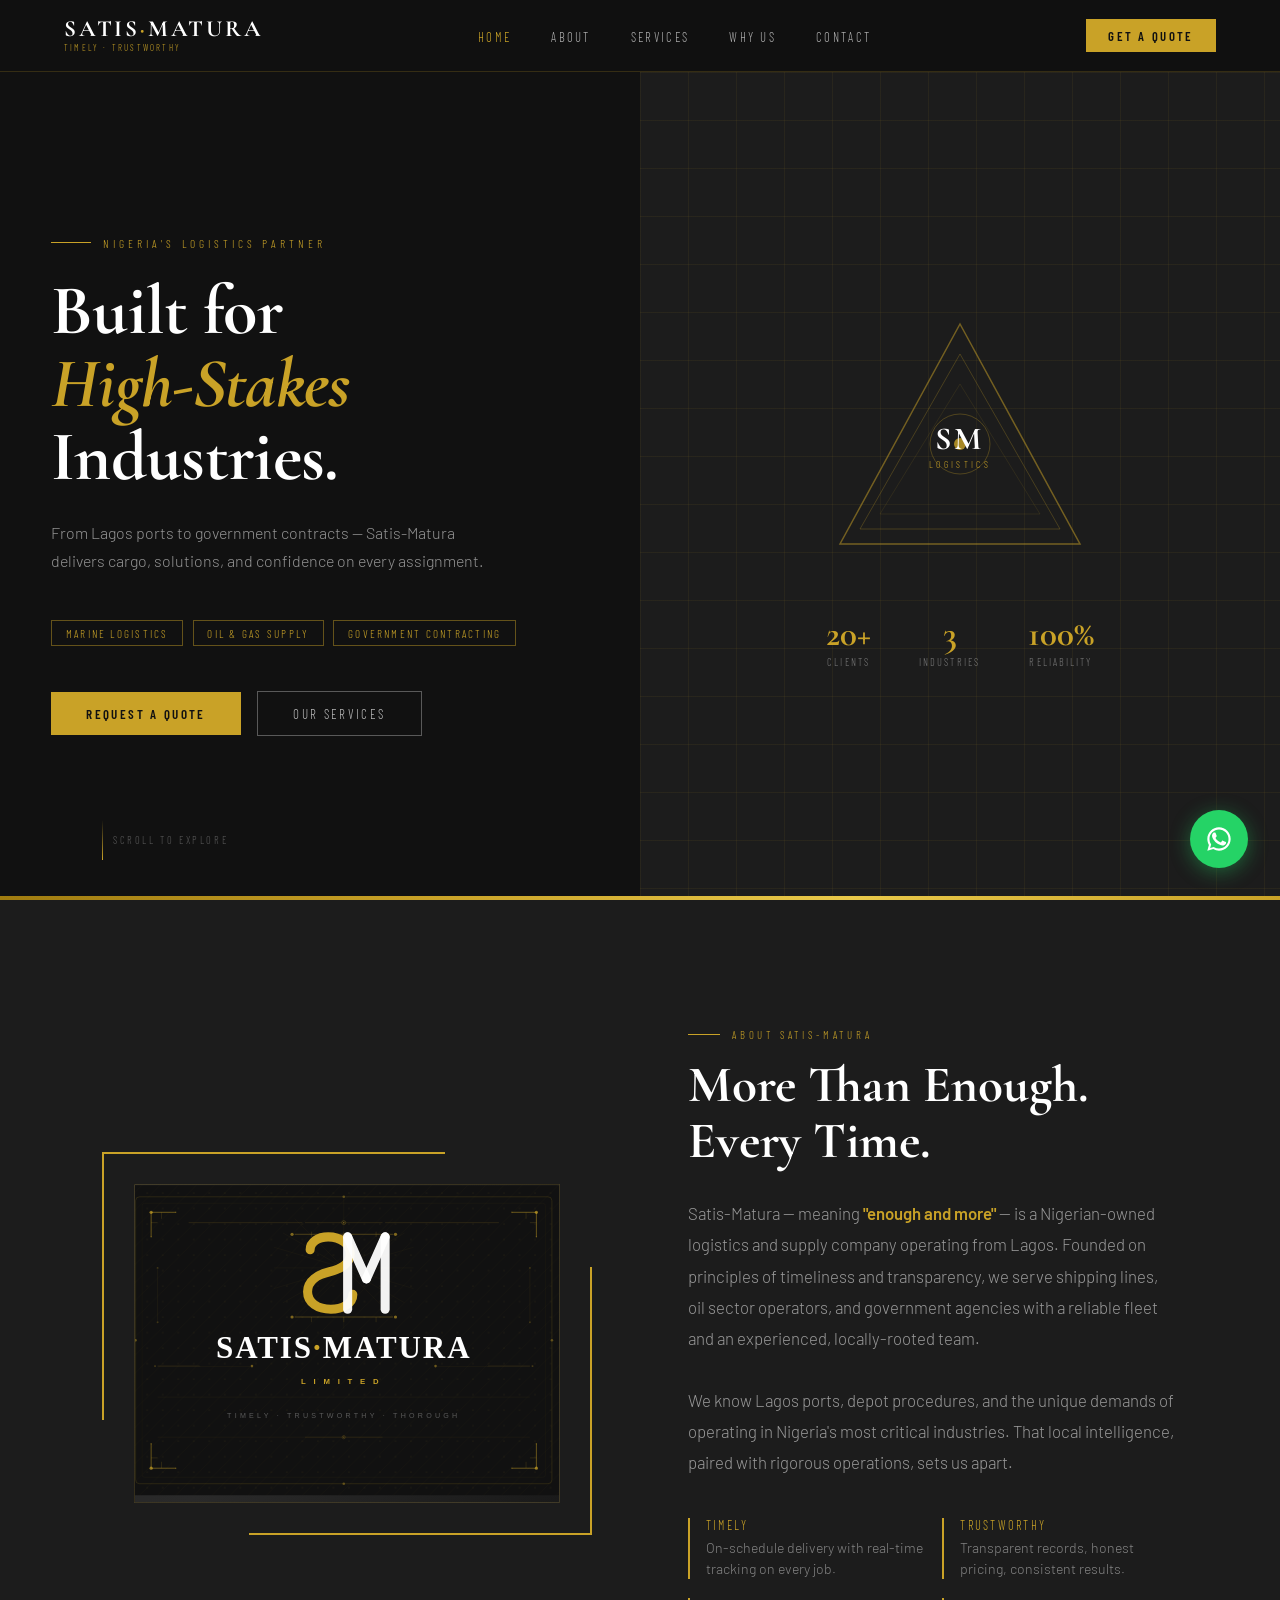
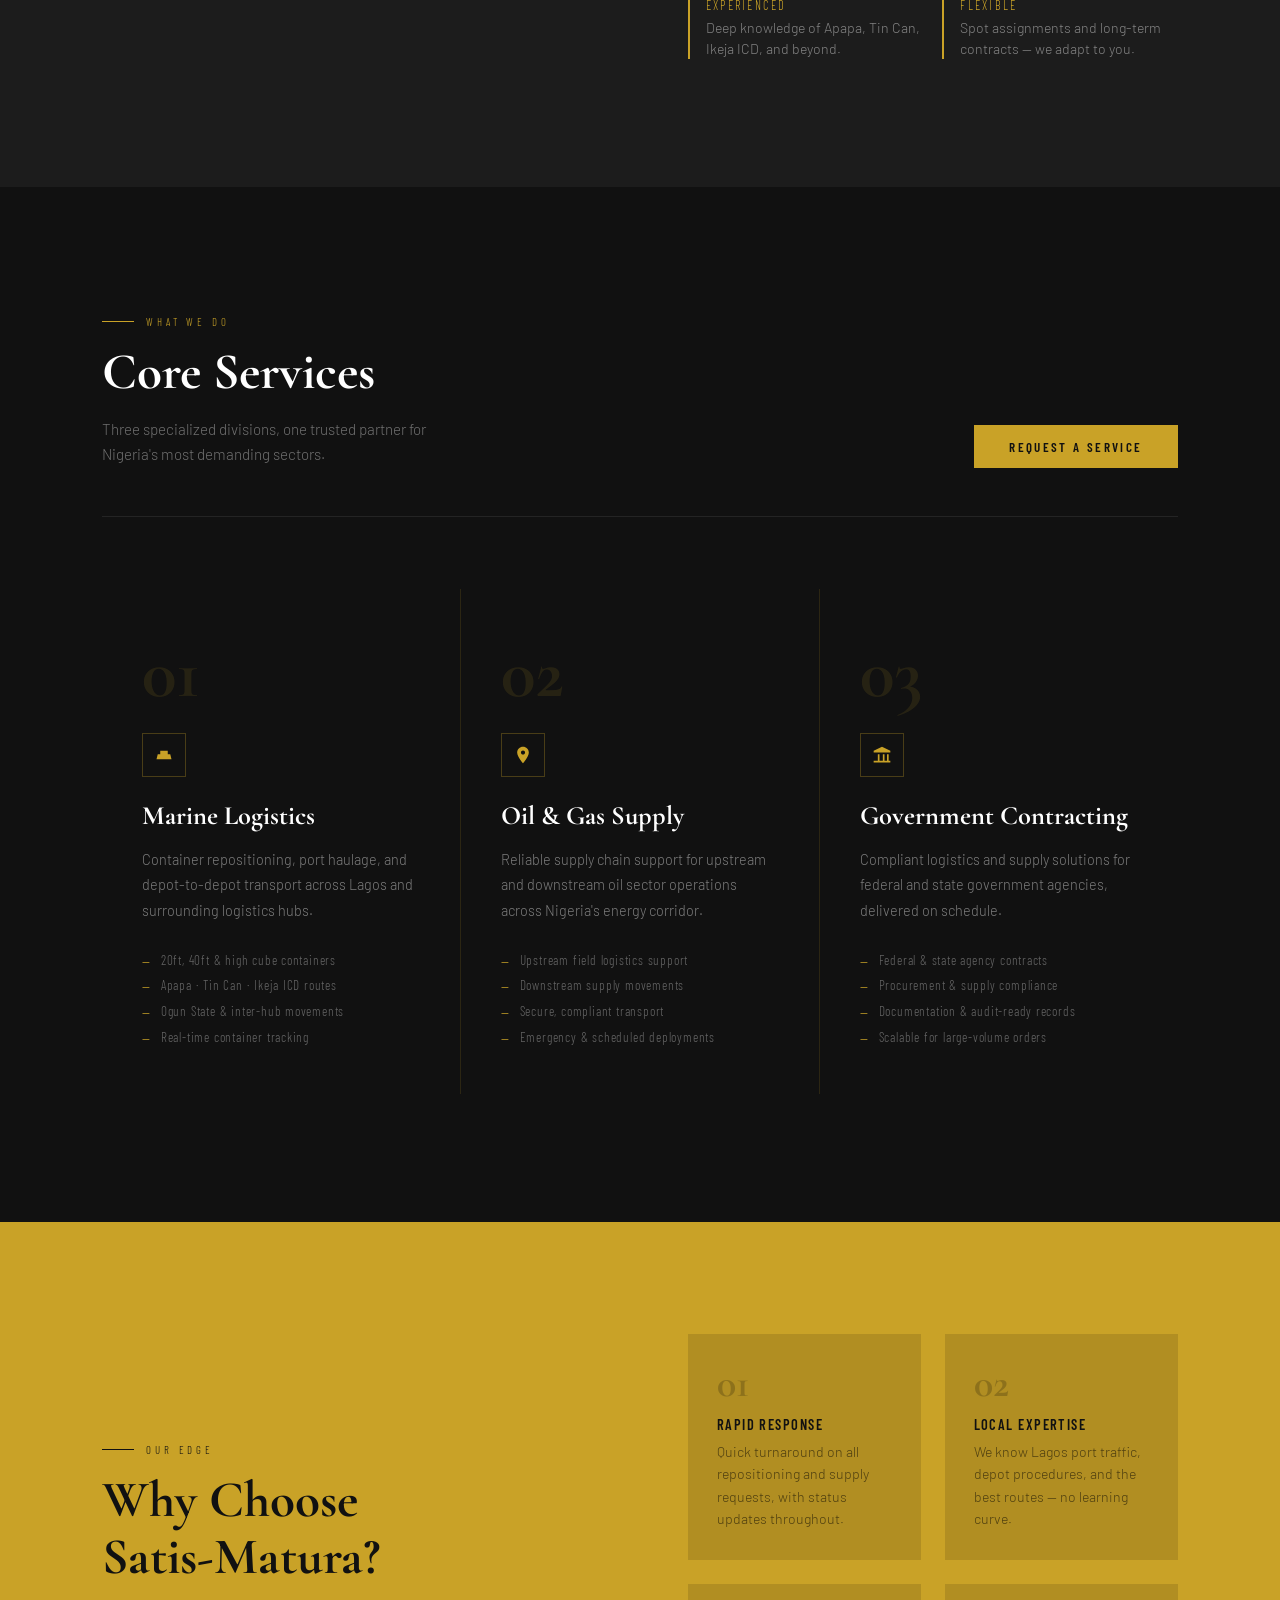
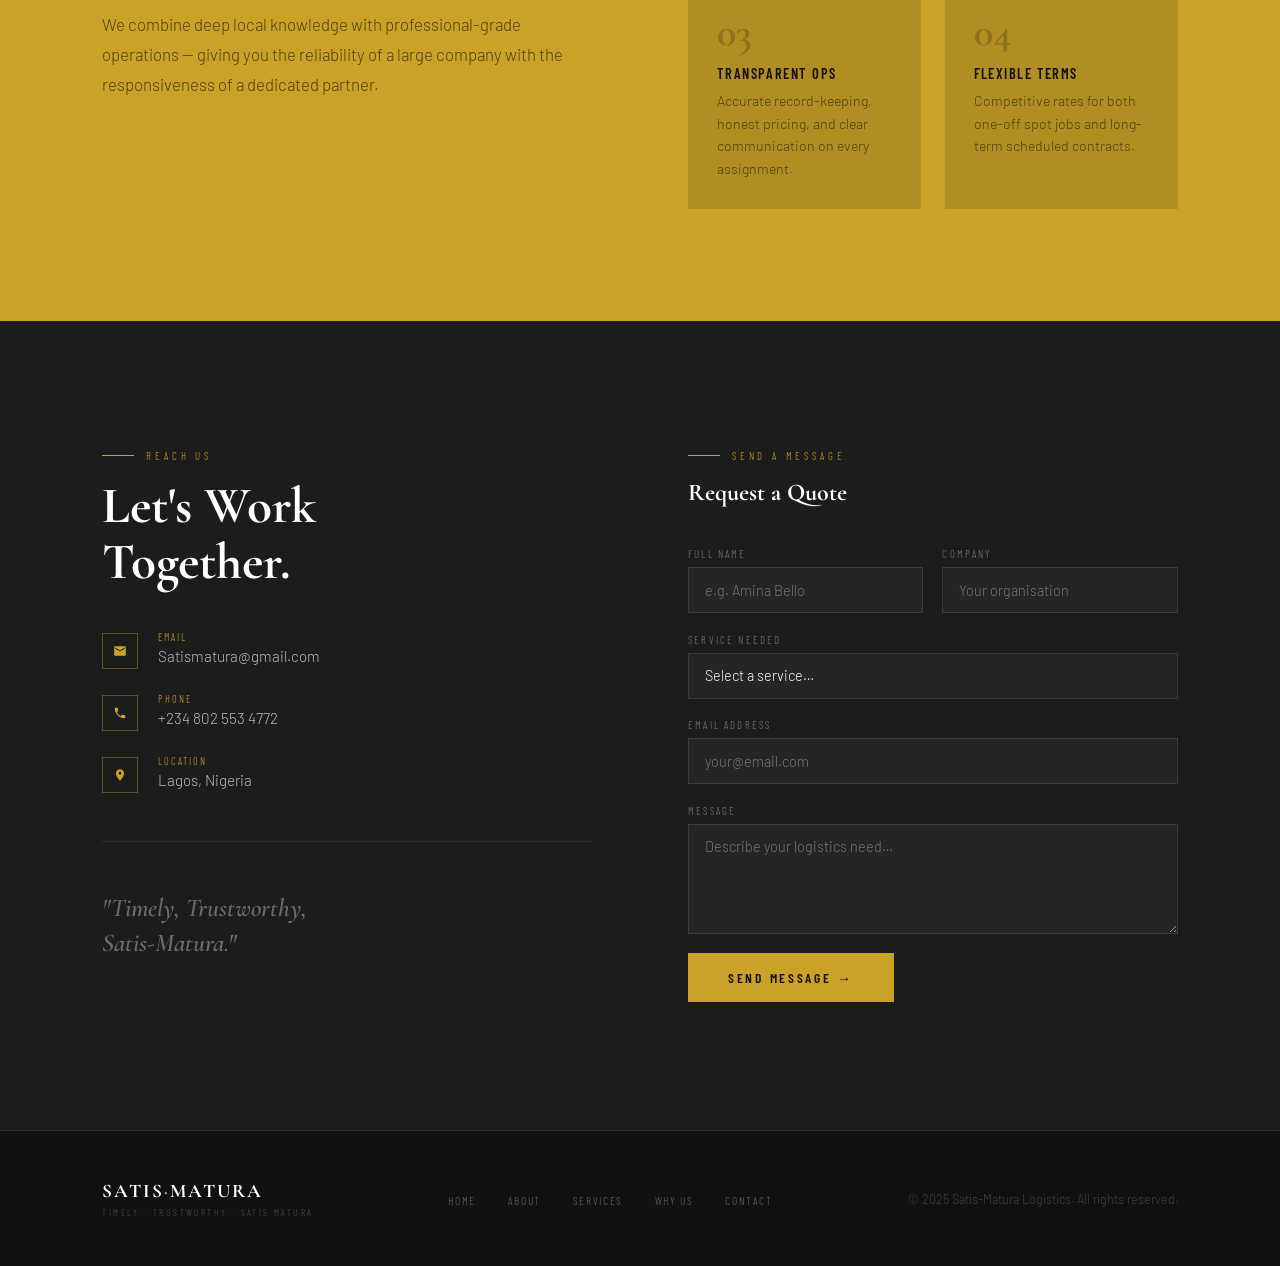
==== index.html @ 8089639f "Add files via upload" ====
<!doctype html>
<html lang="en">
  <head>
    <meta charset="UTF-8" />
    <meta name="viewport" content="width=device-width, initial-scale=1.0" />
    <title>Satis-Matura Logistics</title>
    <link rel="preconnect" href="https://fonts.googleapis.com" />
    <link rel="preconnect" href="https://fonts.gstatic.com" crossorigin />
    <link
      href="https://fonts.googleapis.com/css2?family=Cormorant+Garamond:ital,wght@0,400;0,600;0,700;1,400&family=Barlow:wght@300;400;500;600&family=Barlow+Condensed:wght@400;600;700&display=swap"
      rel="stylesheet"
    />
    <link rel="stylesheet" href="style.css" />
  </head>
  <body>
    <!-- NAV -->
    <nav>
      <a href="#home" class="nav-logo">
        <div class="nav-logo-name">SATIS<span>·</span>MATURA</div>
        <div class="nav-logo-tag">Timely · Trustworthy</div>
      </a>
      <ul class="nav-links">
        <li><a href="#home">Home</a></li>
        <li><a href="#about">About</a></li>
        <li><a href="#services">Services</a></li>
        <li><a href="#why">Why Us</a></li>
        <li><a href="#contact">Contact</a></li>
      </ul>
      <a href="#contact" class="nav-cta">Get a Quote</a>
    </nav>

    <!-- HERO -->
    <section id="home">
      <div class="hero-left">
        <div class="hero-eyebrow">Nigeria's Logistics Partner</div>
        <h1 class="hero-h1">
          Built for<br /><em>High-Stakes</em><br />Industries.
        </h1>
        <p class="hero-sub">
          From Lagos ports to government contracts — Satis-Matura delivers
          cargo, solutions, and confidence on every assignment.
        </p>
        <div class="hero-tags">
          <span class="hero-tag">Marine Logistics</span>
          <span class="hero-tag">Oil &amp; Gas Supply</span>
          <span class="hero-tag">Government Contracting</span>
        </div>
        <div class="hero-btns">
          <a href="#contact" class="btn-primary">Request a Quote</a>
          <a href="#services" class="btn-ghost">Our Services</a>
        </div>
      </div>

      <div class="hero-right">
        <div class="hero-grid"></div>
        <div class="hero-right-inner">
          <div class="hero-triangle">
            <svg viewBox="0 0 280 280" xmlns="http://www.w3.org/2000/svg">
              <polygon
                points="140,20 260,240 20,240"
                fill="none"
                stroke="#C9A227"
                stroke-width="1.5"
                opacity=".5"
              />
              <polygon
                points="140,50 240,225 40,225"
                fill="none"
                stroke="#C9A227"
                stroke-width="1"
                opacity=".25"
              />
              <polygon
                points="140,80 220,210 60,210"
                fill="none"
                stroke="#C9A227"
                stroke-width="0.75"
                opacity=".15"
              />
              <circle
                cx="140"
                cy="140"
                r="30"
                fill="none"
                stroke="#C9A227"
                stroke-width="1"
                opacity=".3"
              />
              <circle cx="140" cy="140" r="6" fill="#C9A227" opacity=".8" />
            </svg>
            <div class="hero-triangle-label">
              <span>SM</span>
              <span>Logistics</span>
            </div>
          </div>
          <div class="hero-stat-row">
            <div class="hero-stat">
              <div class="hero-stat-val">20+</div>
              <div class="hero-stat-lbl">Clients</div>
            </div>
            <div class="hero-stat">
              <div class="hero-stat-val">3</div>
              <div class="hero-stat-lbl">Industries</div>
            </div>
            <div class="hero-stat">
              <div class="hero-stat-val">100%</div>
              <div class="hero-stat-lbl">Reliability</div>
            </div>
          </div>
        </div>
      </div>

      <div class="scroll-hint">Scroll to explore</div>
    </section>

    <!-- ABOUT -->
    <section id="about">
      <div class="about-left reveal">
        <div class="about-img-frame">
          <div class="about-img-placeholder">
            <img
              src="satis_matura_logo_luxury.svg"
              alt="Satis-Matura Logistics"
              style="
                width: 100%;
                height: 100%;
                object-fit: cover;
                display: block;
              "
            />
          </div>
        </div>
      </div>

      <div class="about-right">
        <div class="section-label reveal">About Satis-Matura</div>
        <h2 class="section-h2 reveal reveal-delay-1">
          More Than Enough.<br />Every Time.
        </h2>
        <p class="about-body reveal reveal-delay-2">
          Satis-Matura — meaning <strong>"enough and more"</strong> — is a
          Nigerian-owned logistics and supply company operating from Lagos.
          Founded on principles of timeliness and transparency, we serve
          shipping lines, oil sector operators, and government agencies with a
          reliable fleet and an experienced, locally-rooted team. <br /><br />
          We know Lagos ports, depot procedures, and the unique demands of
          operating in Nigeria's most critical industries. That local
          intelligence, paired with rigorous operations, sets us apart.
        </p>
        <div class="about-pillars reveal reveal-delay-3">
          <div class="pillar">
            <div class="pillar-title">Timely</div>
            <div class="pillar-text">
              On-schedule delivery with real-time tracking on every job.
            </div>
          </div>
          <div class="pillar">
            <div class="pillar-title">Trustworthy</div>
            <div class="pillar-text">
              Transparent records, honest pricing, consistent results.
            </div>
          </div>
          <div class="pillar">
            <div class="pillar-title">Experienced</div>
            <div class="pillar-text">
              Deep knowledge of Apapa, Tin Can, Ikeja ICD, and beyond.
            </div>
          </div>
          <div class="pillar">
            <div class="pillar-title">Flexible</div>
            <div class="pillar-text">
              Spot assignments and long-term contracts — we adapt to you.
            </div>
          </div>
        </div>
      </div>
    </section>

    <!-- SERVICES -->
    <section id="services">
      <div class="services-header">
        <div class="services-header-left">
          <div class="section-label reveal">What We Do</div>
          <h2 class="section-h2 reveal reveal-delay-1">Core Services</h2>
          <p class="services-header-sub reveal reveal-delay-2">
            Three specialized divisions, one trusted partner for Nigeria's most
            demanding sectors.
          </p>
        </div>
        <a href="#contact" class="btn-primary reveal">Request a Service</a>
      </div>

      <div class="services-grid">
        <div class="service-card reveal">
          <div class="service-num">01</div>
          <div class="service-icon">
            <svg viewBox="0 0 24 24" xmlns="http://www.w3.org/2000/svg">
              <path d="M3 17l1.5-6h15L21 17H3zm4.5-6V7h9v4M12 3v4" />
            </svg>
          </div>
          <h3 class="service-title">Marine Logistics</h3>
          <p class="service-desc">
            Container repositioning, port haulage, and depot-to-depot transport
            across Lagos and surrounding logistics hubs.
          </p>
          <ul class="service-bullets">
            <li>20ft, 40ft &amp; high cube containers</li>
            <li>Apapa · Tin Can · Ikeja ICD routes</li>
            <li>Ogun State &amp; inter-hub movements</li>
            <li>Real-time container tracking</li>
          </ul>
        </div>

        <div class="service-card reveal reveal-delay-1">
          <div class="service-num">02</div>
          <div class="service-icon">
            <svg viewBox="0 0 24 24" xmlns="http://www.w3.org/2000/svg">
              <path
                d="M12 2C8.13 2 5 5.13 5 9c0 5.25 7 13 7 13s7-7.75 7-13c0-3.87-3.13-7-7-7zm0 9.5c-1.38 0-2.5-1.12-2.5-2.5S10.62 6.5 12 6.5s2.5 1.12 2.5 2.5S13.38 11.5 12 11.5z"
              />
            </svg>
          </div>
          <h3 class="service-title">Oil &amp; Gas Supply</h3>
          <p class="service-desc">
            Reliable supply chain support for upstream and downstream oil sector
            operations across Nigeria's energy corridor.
          </p>
          <ul class="service-bullets">
            <li>Upstream field logistics support</li>
            <li>Downstream supply movements</li>
            <li>Secure, compliant transport</li>
            <li>Emergency &amp; scheduled deployments</li>
          </ul>
        </div>

        <div class="service-card reveal reveal-delay-2">
          <div class="service-num">03</div>
          <div class="service-icon">
            <svg viewBox="0 0 24 24" xmlns="http://www.w3.org/2000/svg">
              <path
                d="M12 2L2 7v2h20V7L12 2zM4 11v8H2v2h20v-2h-2v-8h-2v8h-3v-8h-2v8H9v-8H7v8H4v-8H4z"
              />
            </svg>
          </div>
          <h3 class="service-title">Government Contracting</h3>
          <p class="service-desc">
            Compliant logistics and supply solutions for federal and state
            government agencies, delivered on schedule.
          </p>
          <ul class="service-bullets">
            <li>Federal &amp; state agency contracts</li>
            <li>Procurement &amp; supply compliance</li>
            <li>Documentation &amp; audit-ready records</li>
            <li>Scalable for large-volume orders</li>
          </ul>
        </div>
      </div>
    </section>

    <!-- WHY US -->
    <section id="why">
      <div class="why-left">
        <div class="section-label reveal">Our Edge</div>
        <h2
          class="section-h2 reveal reveal-delay-1"
          style="color: var(--black)"
        >
          Why Choose<br />Satis-Matura?
        </h2>
        <p class="reveal reveal-delay-2">
          We combine deep local knowledge with professional-grade operations —
          giving you the reliability of a large company with the responsiveness
          of a dedicated partner.
        </p>
      </div>

      <div class="why-grid">
        <div class="why-card reveal">
          <div class="why-card-num">01</div>
          <div class="why-card-title">Rapid Response</div>
          <div class="why-card-text">
            Quick turnaround on all repositioning and supply requests, with
            status updates throughout.
          </div>
        </div>
        <div class="why-card reveal reveal-delay-1">
          <div class="why-card-num">02</div>
          <div class="why-card-title">Local Expertise</div>
          <div class="why-card-text">
            We know Lagos port traffic, depot procedures, and the best routes —
            no learning curve.
          </div>
        </div>
        <div class="why-card reveal reveal-delay-2">
          <div class="why-card-num">03</div>
          <div class="why-card-title">Transparent Ops</div>
          <div class="why-card-text">
            Accurate record-keeping, honest pricing, and clear communication on
            every assignment.
          </div>
        </div>
        <div class="why-card reveal reveal-delay-3">
          <div class="why-card-num">04</div>
          <div class="why-card-title">Flexible Terms</div>
          <div class="why-card-text">
            Competitive rates for both one-off spot jobs and long-term scheduled
            contracts.
          </div>
        </div>
      </div>
    </section>

    <!-- CONTACT -->
    <section id="contact">
      <div class="contact-left">
        <div class="section-label reveal">Reach Us</div>
        <h2 class="section-h2 reveal reveal-delay-1">
          Let's Work<br />Together.
        </h2>

        <div class="contact-info reveal reveal-delay-2">
          <div class="contact-item">
            <div class="contact-item-icon">
              <svg viewBox="0 0 24 24">
                <path
                  d="M20 4H4c-1.1 0-2 .9-2 2v12c0 1.1.9 2 2 2h16c1.1 0 2-.9 2-2V6c0-1.1-.9-2-2-2zm0 4l-8 5-8-5V6l8 5 8-5v2z"
                />
              </svg>
            </div>
            <div>
              <div class="contact-item-label">Email</div>
              <div class="contact-item-val">Satismatura@gmail.com</div>
            </div>
          </div>
          <div class="contact-item">
            <div class="contact-item-icon">
              <svg viewBox="0 0 24 24">
                <path
                  d="M6.62 10.79c1.44 2.83 3.76 5.14 6.59 6.59l2.2-2.2c.27-.27.67-.36 1.02-.24 1.12.37 2.33.57 3.57.57.55 0 1 .45 1 1V20c0 .55-.45 1-1 1-9.39 0-17-7.61-17-17 0-.55.45-1 1-1h3.5c.55 0 1 .45 1 1 0 1.25.2 2.45.57 3.57.11.35.03.74-.25 1.02l-2.2 2.2z"
                />
              </svg>
            </div>
            <div>
              <div class="contact-item-label">Phone</div>
              <div class="contact-item-val">+234 802 553 4772</div>
            </div>
          </div>
          <div class="contact-item">
            <div class="contact-item-icon">
              <svg viewBox="0 0 24 24">
                <path
                  d="M12 2C8.13 2 5 5.13 5 9c0 5.25 7 13 7 13s7-7.75 7-13c0-3.87-3.13-7-7-7zm0 9.5c-1.38 0-2.5-1.12-2.5-2.5S10.62 6.5 12 6.5s2.5 1.12 2.5 2.5S13.38 11.5 12 11.5z"
                />
              </svg>
            </div>
            <div>
              <div class="contact-item-label">Location</div>
              <div class="contact-item-val">Lagos, Nigeria</div>
            </div>
          </div>
        </div>

        <div class="contact-tagline reveal reveal-delay-3">
          "Timely, Trustworthy,<br />Satis-Matura."
        </div>
      </div>

      <div class="contact-right reveal reveal-delay-1">
        <div class="section-label">Send a Message</div>
        <h3 class="contact-form-title">Request a Quote</h3>
        <form class="contact-form" onsubmit="handleSubmit(event)">
          <div class="form-row">
            <div class="form-field">
              <label>Full Name</label>
              <input type="text" placeholder="e.g. Amina Bello" required />
            </div>
            <div class="form-field">
              <label>Company</label>
              <input type="text" placeholder="Your organisation" />
            </div>
          </div>
          <div class="form-field">
            <label>Service Needed</label>
            <select required>
              <option value="" disabled selected>Select a service…</option>
              <option>Marine Logistics</option>
              <option>Oil &amp; Gas Supply</option>
              <option>Government Contracting</option>
              <option>Other</option>
            </select>
          </div>
          <div class="form-field">
            <label>Email Address</label>
            <input type="email" placeholder="your@email.com" required />
          </div>
          <div class="form-field">
            <label>Message</label>
            <textarea
              placeholder="Describe your logistics need…"
              required
            ></textarea>
          </div>
          <button type="submit" class="form-submit">Send Message →</button>
        </form>
      </div>
    </section>

    <!-- FOOTER -->
    <footer>
      <div>
        <div class="footer-brand">SATIS<span>·</span>MATURA</div>
        <div class="footer-tag">Timely · Trustworthy · Satis Matura</div>
      </div>
      <ul class="footer-links">
        <li><a href="#home">Home</a></li>
        <li><a href="#about">About</a></li>
        <li><a href="#services">Services</a></li>
        <li><a href="#why">Why Us</a></li>
        <li><a href="#contact">Contact</a></li>
      </ul>
      <div class="footer-copy">
        &copy; 2025 Satis-Matura Logistics. All rights reserved.
      </div>
    </footer>

    <!-- WHATSAPP BUTTON -->
    <a
      href="https://wa.me/2348025534772"
      target="_blank"
      rel="noopener noreferrer"
      class="wa-btn"
      aria-label="Chat on WhatsApp"
    >
      <svg viewBox="0 0 24 24" xmlns="http://www.w3.org/2000/svg">
        <path
          d="M17.472 14.382c-.297-.149-1.758-.867-2.03-.967-.273-.099-.471-.148-.67.15-.197.297-.767.966-.94 1.164-.173.199-.347.223-.644.075-.297-.15-1.255-.463-2.39-1.475-.883-.788-1.48-1.761-1.653-2.059-.173-.297-.018-.458.13-.606.134-.133.298-.347.446-.52.149-.174.198-.298.298-.497.099-.198.05-.371-.025-.52-.075-.149-.669-1.612-.916-2.207-.242-.579-.487-.5-.669-.51-.173-.008-.371-.01-.57-.01-.198 0-.52.074-.792.372-.272.297-1.04 1.016-1.04 2.479 0 1.462 1.065 2.875 1.213 3.074.149.198 2.096 3.2 5.077 4.487.709.306 1.262.489 1.694.625.712.227 1.36.195 1.871.118.571-.085 1.758-.719 2.006-1.413.248-.694.248-1.289.173-1.413-.074-.124-.272-.198-.57-.347z"
        />
        <path
          d="M12.004 2.003C6.477 2.003 2 6.481 2 12.009c0 1.768.463 3.503 1.342 5.027L2 22l5.088-1.331A9.956 9.956 0 0012.004 22C17.53 22 22 17.522 22 12.009c0-5.516-4.47-10.006-9.996-10.006zm0 18.188a8.16 8.16 0 01-4.162-1.138l-.299-.177-3.094.812.826-3.006-.195-.309a8.174 8.174 0 01-1.254-4.37c0-4.514 3.67-8.184 8.178-8.184 4.509 0 8.178 3.67 8.178 8.184 0 4.513-3.669 8.188-8.178 8.188z"
        />
      </svg>
    </a>
    <div class="wa-tooltip">Chat on WhatsApp</div>

    <script>
      // Scroll reveal
      const observer = new IntersectionObserver(
        (entries) => {
          entries.forEach((e) => {
            if (e.isIntersecting) {
              e.target.classList.add("visible");
              observer.unobserve(e.target);
            }
          });
        },
        { threshold: 0.12 },
      );

      document
        .querySelectorAll(".reveal")
        .forEach((el) => observer.observe(el));

      // Form submit handler
      function handleSubmit(e) {
        e.preventDefault();
        const btn = e.target.querySelector(".form-submit");
        btn.textContent = "Sent! We'll be in touch ✓";
        btn.style.background = "#2A2A2A";
        btn.style.color = "#C9A227";
        btn.disabled = true;
        e.target.reset();
      }

      // Active nav link highlight
      const sections = document.querySelectorAll("section[id]");
      const navLinks = document.querySelectorAll(".nav-links a");
      window.addEventListener("scroll", () => {
        let current = "";
        sections.forEach((s) => {
          if (window.scrollY >= s.offsetTop - 100) current = s.id;
        });
        navLinks.forEach((a) => {
          a.style.color =
            a.getAttribute("href") === `#${current}` ? "var(--gold)" : "";
        });
      });
    </script>
  </body>
</html>
---- style.css ----
/* ── TOKENS ─────────────────────────────────── */
:root {
  --black: #111111;
  --charcoal: #1c1c1c;
  --gold: #c9a227;
  --gold-dk: #a07c10;
  --gold-lt: #e8c84a;
  --cream: #f5f0e8;
  --gray: #6b6b6b;
  --white: #ffffff;
  --nav-h: 72px;
}

*,
*::before,
*::after {
  box-sizing: border-box;
  margin: 0;
  padding: 0;
}

html {
  scroll-behavior: smooth;
  font-size: 16px;
}

body {
  background: var(--black);
  color: var(--white);
  font-family: "Barlow", sans-serif;
  font-weight: 300;
  overflow-x: hidden;
}

/* ── NAV ─────────────────────────────────────── */
nav {
  position: fixed;
  top: 0;
  left: 0;
  right: 0;
  z-index: 100;
  height: var(--nav-h);
  display: flex;
  align-items: center;
  justify-content: space-between;
  padding: 0 5%;
  background: rgba(17, 17, 17, 0.92);
  backdrop-filter: blur(12px);
  border-bottom: 1px solid rgba(201, 162, 39, 0.2);
  transition: border-color 0.3s;
}

.nav-logo {
  display: flex;
  flex-direction: column;
  gap: 1px;
  text-decoration: none;
}
.nav-logo-name {
  font-family: "Cormorant Garamond", serif;
  font-weight: 700;
  font-size: 1.45rem;
  letter-spacing: 0.12em;
  color: var(--white);
  line-height: 1;
}
.nav-logo-name span {
  color: var(--gold);
}
.nav-logo-tag {
  font-family: "Barlow Condensed", sans-serif;
  font-size: 0.55rem;
  letter-spacing: 0.25em;
  color: var(--gold);
  text-transform: uppercase;
}

.nav-links {
  display: flex;
  gap: 2.5rem;
  list-style: none;
}
.nav-links a {
  font-family: "Barlow Condensed", sans-serif;
  font-size: 0.8rem;
  letter-spacing: 0.18em;
  text-transform: uppercase;
  color: rgba(255, 255, 255, 0.65);
  text-decoration: none;
  transition: color 0.25s;
  position: relative;
  padding-bottom: 4px;
}
.nav-links a::after {
  content: "";
  position: absolute;
  bottom: 0;
  left: 0;
  right: 100%;
  height: 1px;
  background: var(--gold);
  transition: right 0.3s ease;
}
.nav-links a:hover {
  color: var(--white);
}
.nav-links a:hover::after {
  right: 0;
}

.nav-cta {
  font-family: "Barlow Condensed", sans-serif;
  font-size: 0.8rem;
  letter-spacing: 0.18em;
  text-transform: uppercase;
  background: var(--gold);
  color: var(--black);
  font-weight: 600;
  padding: 0.55rem 1.4rem;
  text-decoration: none;
  transition:
    background 0.25s,
    transform 0.2s;
}
.nav-cta:hover {
  background: var(--gold-lt);
  transform: translateY(-1px);
}

/* ── HERO ────────────────────────────────────── */
#home {
  min-height: 100vh;
  display: grid;
  grid-template-columns: 1fr 1fr;
  padding-top: var(--nav-h);
  position: relative;
  overflow: hidden;
}

.hero-left {
  display: flex;
  flex-direction: column;
  justify-content: center;
  padding: 7% 6% 7% 8%;
  position: relative;
  z-index: 2;
}

.hero-eyebrow {
  font-family: "Barlow Condensed", sans-serif;
  font-size: 0.72rem;
  letter-spacing: 0.35em;
  text-transform: uppercase;
  color: var(--gold);
  margin-bottom: 1.5rem;
  display: flex;
  align-items: center;
  gap: 0.75rem;
}
.hero-eyebrow::before {
  content: "";
  display: block;
  width: 2.5rem;
  height: 1px;
  background: var(--gold);
}

.hero-h1 {
  font-family: "Cormorant Garamond", serif;
  font-size: clamp(3rem, 5.5vw, 5.2rem);
  font-weight: 700;
  line-height: 1.04;
  letter-spacing: -0.01em;
  color: var(--white);
  margin-bottom: 1.6rem;
}
.hero-h1 em {
  color: var(--gold);
  font-style: italic;
}

.hero-sub {
  font-size: 1rem;
  font-weight: 300;
  line-height: 1.75;
  color: rgba(255, 255, 255, 0.55);
  max-width: 440px;
  margin-bottom: 2.8rem;
}

.hero-tags {
  display: flex;
  flex-wrap: wrap;
  gap: 0.6rem;
  margin-bottom: 2.8rem;
}
.hero-tag {
  font-family: "Barlow Condensed", sans-serif;
  font-size: 0.7rem;
  letter-spacing: 0.2em;
  text-transform: uppercase;
  border: 1px solid rgba(201, 162, 39, 0.45);
  color: var(--gold);
  padding: 0.35rem 0.85rem;
}

.hero-btns {
  display: flex;
  gap: 1rem;
  align-items: center;
}

.btn-primary {
  font-family: "Barlow Condensed", sans-serif;
  font-size: 0.82rem;
  letter-spacing: 0.18em;
  text-transform: uppercase;
  font-weight: 600;
  background: var(--gold);
  color: var(--black);
  padding: 0.85rem 2.2rem;
  text-decoration: none;
  transition:
    background 0.25s,
    transform 0.2s;
  display: inline-block;
}
.btn-primary:hover {
  background: var(--gold-lt);
  transform: translateY(-2px);
}

.btn-ghost {
  font-family: "Barlow Condensed", sans-serif;
  font-size: 0.82rem;
  letter-spacing: 0.18em;
  text-transform: uppercase;
  border: 1px solid rgba(255, 255, 255, 0.3);
  color: rgba(255, 255, 255, 0.7);
  padding: 0.85rem 2.2rem;
  text-decoration: none;
  transition:
    border-color 0.25s,
    color 0.25s;
  display: inline-block;
}
.btn-ghost:hover {
  border-color: var(--gold);
  color: var(--gold);
}

.hero-right {
  position: relative;
  overflow: hidden;
  background: var(--charcoal);
}
.hero-right-inner {
  position: absolute;
  inset: 0;
  display: flex;
  flex-direction: column;
  justify-content: center;
  align-items: center;
  gap: 2rem;
}

.hero-grid {
  position: absolute;
  inset: 0;
  background-image:
    linear-gradient(rgba(201, 162, 39, 0.07) 1px, transparent 1px),
    linear-gradient(90deg, rgba(201, 162, 39, 0.07) 1px, transparent 1px);
  background-size: 48px 48px;
  animation: gridDrift 20s linear infinite;
}
@keyframes gridDrift {
  from {
    background-position: 0 0;
  }
  to {
    background-position: 48px 48px;
  }
}

.hero-triangle {
  width: 280px;
  height: 280px;
  position: relative;
  animation: triRotate 18s linear infinite;
}
@keyframes triRotate {
  from {
    transform: rotate(0deg);
  }
  to {
    transform: rotate(360deg);
  }
}
.hero-triangle svg {
  width: 100%;
  height: 100%;
}

.hero-triangle-label {
  position: absolute;
  inset: 0;
  display: flex;
  flex-direction: column;
  align-items: center;
  justify-content: center;
  animation: triRotate 18s linear infinite reverse;
}
.hero-triangle-label span:first-child {
  font-family: "Cormorant Garamond", serif;
  font-size: 2rem;
  font-weight: 700;
  color: var(--white);
  letter-spacing: 0.1em;
}
.hero-triangle-label span:last-child {
  font-family: "Barlow Condensed", sans-serif;
  font-size: 0.6rem;
  letter-spacing: 0.35em;
  text-transform: uppercase;
  color: var(--gold);
}

.hero-stat-row {
  display: flex;
  gap: 3rem;
  position: relative;
  z-index: 2;
}
.hero-stat {
  text-align: center;
}
.hero-stat-val {
  font-family: "Cormorant Garamond", serif;
  font-size: 2.2rem;
  font-weight: 700;
  color: var(--gold);
  line-height: 1;
}
.hero-stat-lbl {
  font-family: "Barlow Condensed", sans-serif;
  font-size: 0.65rem;
  letter-spacing: 0.2em;
  text-transform: uppercase;
  color: rgba(255, 255, 255, 0.4);
  margin-top: 0.3rem;
}

#home::after {
  content: "";
  position: absolute;
  bottom: 0;
  left: 0;
  right: 0;
  height: 4px;
  background: linear-gradient(
    90deg,
    var(--gold-dk),
    var(--gold),
    var(--gold-lt),
    var(--gold)
  );
}

.scroll-hint {
  position: absolute;
  bottom: 2.5rem;
  left: 8%;
  display: flex;
  align-items: center;
  gap: 0.6rem;
  font-family: "Barlow Condensed", sans-serif;
  font-size: 0.65rem;
  letter-spacing: 0.25em;
  text-transform: uppercase;
  color: rgba(255, 255, 255, 0.3);
  animation: scrollBounce 2.5s ease-in-out infinite;
}
@keyframes scrollBounce {
  0%,
  100% {
    transform: translateY(0);
    opacity: 0.3;
  }
  50% {
    transform: translateY(6px);
    opacity: 0.7;
  }
}
.scroll-hint::before {
  content: "";
  display: block;
  width: 1px;
  height: 40px;
  background: linear-gradient(to bottom, transparent, var(--gold));
}

/* ── SECTION SHARED ──────────────────────────── */
section {
  position: relative;
}

.section-label {
  font-family: "Barlow Condensed", sans-serif;
  font-size: 0.68rem;
  letter-spacing: 0.35em;
  text-transform: uppercase;
  color: var(--gold);
  display: flex;
  align-items: center;
  gap: 0.75rem;
  margin-bottom: 1rem;
}
.section-label::before {
  content: "";
  display: block;
  width: 2rem;
  height: 1px;
  background: var(--gold);
}

.section-h2 {
  font-family: "Cormorant Garamond", serif;
  font-size: clamp(2.4rem, 4vw, 3.8rem);
  font-weight: 700;
  line-height: 1.1;
  color: var(--white);
}

/* ── ABOUT ───────────────────────────────────── */
#about {
  background: var(--charcoal);
  padding: 8rem 8%;
  display: grid;
  grid-template-columns: 1fr 1fr;
  gap: 6rem;
  align-items: center;
}

.about-left {
  position: relative;
}

.about-img-frame {
  position: relative;
  padding: 2rem;
}
.about-img-frame::before {
  content: "";
  position: absolute;
  top: 0;
  left: 0;
  width: 70%;
  height: 70%;
  border-top: 2px solid var(--gold);
  border-left: 2px solid var(--gold);
}
.about-img-frame::after {
  content: "";
  position: absolute;
  bottom: 0;
  right: 0;
  width: 70%;
  height: 70%;
  border-bottom: 2px solid var(--gold);
  border-right: 2px solid var(--gold);
}

.about-img-placeholder {
  width: 100%;
  aspect-ratio: 4/3;
  background: linear-gradient(135deg, #222 0%, #2a2a2a 50%, #1a1a1a 100%);
  display: flex;
  flex-direction: column;
  align-items: center;
  justify-content: center;
  gap: 0.5rem;
  border: 1px solid rgba(201, 162, 39, 0.15);
}
.about-img-placeholder svg {
  opacity: 0.25;
}
.about-img-placeholder span {
  font-family: "Barlow Condensed", sans-serif;
  font-size: 0.65rem;
  letter-spacing: 0.2em;
  text-transform: uppercase;
  color: rgba(255, 255, 255, 0.2);
}

.about-body {
  font-size: 1.05rem;
  font-weight: 300;
  line-height: 1.85;
  color: rgba(255, 255, 255, 0.55);
  margin: 1.8rem 0 2.5rem;
}
.about-body strong {
  color: var(--gold);
  font-weight: 600;
}

.about-pillars {
  display: grid;
  grid-template-columns: 1fr 1fr;
  gap: 1.2rem;
}
.pillar {
  border-left: 2px solid var(--gold);
  padding-left: 1rem;
}
.pillar-title {
  font-family: "Barlow Condensed", sans-serif;
  font-size: 0.78rem;
  letter-spacing: 0.18em;
  text-transform: uppercase;
  color: var(--gold);
  margin-bottom: 0.3rem;
}
.pillar-text {
  font-size: 0.88rem;
  color: rgba(255, 255, 255, 0.45);
  line-height: 1.5;
}

/* ── SERVICES ────────────────────────────────── */
#services {
  background: var(--black);
  padding: 8rem 8%;
}

.services-header {
  display: flex;
  justify-content: space-between;
  align-items: flex-end;
  margin-bottom: 4.5rem;
  border-bottom: 1px solid rgba(255, 255, 255, 0.08);
  padding-bottom: 3rem;
}
.services-header-sub {
  font-size: 0.95rem;
  color: rgba(255, 255, 255, 0.4);
  max-width: 340px;
  line-height: 1.7;
  margin-top: 1rem;
}

.services-grid {
  display: grid;
  grid-template-columns: repeat(3, 1fr);
  gap: 1.5px;
  background: rgba(201, 162, 39, 0.15);
}

.service-card {
  background: var(--black);
  padding: 3rem 2.5rem;
  position: relative;
  overflow: hidden;
  transition: background 0.3s;
  cursor: default;
}
.service-card:hover {
  background: #161616;
}

.service-card::before {
  content: "";
  position: absolute;
  top: 0;
  left: 0;
  right: 0;
  height: 2px;
  background: var(--gold);
  transform: scaleX(0);
  transform-origin: left;
  transition: transform 0.4s ease;
}
.service-card:hover::before {
  transform: scaleX(1);
}

.service-num {
  font-family: "Cormorant Garamond", serif;
  font-size: 4.5rem;
  font-weight: 700;
  line-height: 1;
  color: rgba(201, 162, 39, 0.12);
  margin-bottom: 1.5rem;
  transition: color 0.3s;
}
.service-card:hover .service-num {
  color: rgba(201, 162, 39, 0.22);
}

.service-icon {
  width: 44px;
  height: 44px;
  border: 1px solid rgba(201, 162, 39, 0.3);
  display: flex;
  align-items: center;
  justify-content: center;
  margin-bottom: 1.5rem;
  transition:
    border-color 0.3s,
    background 0.3s;
}
.service-card:hover .service-icon {
  border-color: var(--gold);
  background: rgba(201, 162, 39, 0.08);
}
.service-icon svg {
  width: 20px;
  height: 20px;
  fill: var(--gold);
}

.service-title {
  font-family: "Cormorant Garamond", serif;
  font-size: 1.65rem;
  font-weight: 700;
  color: var(--white);
  margin-bottom: 0.9rem;
  line-height: 1.2;
}

.service-desc {
  font-size: 0.9rem;
  color: rgba(255, 255, 255, 0.45);
  line-height: 1.75;
  margin-bottom: 1.8rem;
}

.service-bullets {
  list-style: none;
  display: flex;
  flex-direction: column;
  gap: 0.55rem;
}
.service-bullets li {
  font-size: 0.83rem;
  color: rgba(255, 255, 255, 0.35);
  display: flex;
  align-items: flex-start;
  gap: 0.6rem;
  font-family: "Barlow Condensed", sans-serif;
  letter-spacing: 0.06em;
}
.service-bullets li::before {
  content: "—";
  color: var(--gold);
  flex-shrink: 0;
  margin-top: 1px;
}

/* ── WHY US ──────────────────────────────────── */
#why {
  background: var(--gold);
  padding: 7rem 8%;
  display: grid;
  grid-template-columns: 1fr 1fr;
  gap: 6rem;
  align-items: center;
}

.why-left .section-label {
  color: var(--black);
}
.why-left .section-label::before {
  background: var(--black);
}
.why-left .section-h2 {
  color: var(--black);
}
.why-left p {
  font-size: 1.05rem;
  line-height: 1.8;
  color: rgba(0, 0, 0, 0.6);
  margin-top: 1.5rem;
}

.why-grid {
  display: grid;
  grid-template-columns: 1fr 1fr;
  gap: 1.5rem;
}

.why-card {
  background: rgba(0, 0, 0, 0.12);
  padding: 1.8rem;
  transition: background 0.25s;
}
.why-card:hover {
  background: rgba(0, 0, 0, 0.2);
}

.why-card-num {
  font-family: "Cormorant Garamond", serif;
  font-size: 2.5rem;
  font-weight: 700;
  color: rgba(0, 0, 0, 0.2);
  line-height: 1;
  margin-bottom: 0.8rem;
}
.why-card-title {
  font-family: "Barlow Condensed", sans-serif;
  font-size: 0.9rem;
  font-weight: 600;
  letter-spacing: 0.1em;
  text-transform: uppercase;
  color: var(--black);
  margin-bottom: 0.5rem;
}
.why-card-text {
  font-size: 0.88rem;
  color: rgba(0, 0, 0, 0.55);
  line-height: 1.6;
}

/* ── CONTACT ─────────────────────────────────── */
#contact {
  background: var(--charcoal);
  padding: 8rem 8%;
  display: grid;
  grid-template-columns: 1fr 1fr;
  gap: 6rem;
}

.contact-info {
  margin-top: 2.5rem;
  display: flex;
  flex-direction: column;
  gap: 1.5rem;
}

.contact-item {
  display: flex;
  gap: 1.2rem;
  align-items: flex-start;
}
.contact-item-icon {
  width: 36px;
  height: 36px;
  border: 1px solid rgba(201, 162, 39, 0.4);
  display: flex;
  align-items: center;
  justify-content: center;
  flex-shrink: 0;
  margin-top: 2px;
}
.contact-item-icon svg {
  width: 14px;
  height: 14px;
  fill: var(--gold);
}
.contact-item-label {
  font-family: "Barlow Condensed", sans-serif;
  font-size: 0.65rem;
  letter-spacing: 0.2em;
  text-transform: uppercase;
  color: var(--gold);
  margin-bottom: 0.3rem;
}
.contact-item-val {
  font-size: 0.95rem;
  color: rgba(255, 255, 255, 0.7);
}

.contact-tagline {
  margin-top: 3rem;
  padding-top: 3rem;
  border-top: 1px solid rgba(255, 255, 255, 0.08);
  font-family: "Cormorant Garamond", serif;
  font-size: 1.6rem;
  font-weight: 600;
  font-style: italic;
  color: rgba(255, 255, 255, 0.35);
  line-height: 1.4;
}

.contact-form-title {
  font-family: "Cormorant Garamond", serif;
  font-size: 1.5rem;
  color: var(--white);
  margin-top: 0.5rem;
}

.contact-form {
  display: flex;
  flex-direction: column;
  gap: 1.2rem;
  margin-top: 2.5rem;
}

.form-row {
  display: grid;
  grid-template-columns: 1fr 1fr;
  gap: 1.2rem;
}

.form-field {
  display: flex;
  flex-direction: column;
  gap: 0.45rem;
}
.form-field label {
  font-family: "Barlow Condensed", sans-serif;
  font-size: 0.68rem;
  letter-spacing: 0.2em;
  text-transform: uppercase;
  color: rgba(255, 255, 255, 0.4);
}
.form-field input,
.form-field select,
.form-field textarea {
  background: rgba(255, 255, 255, 0.04);
  border: 1px solid rgba(255, 255, 255, 0.1);
  color: var(--white);
  padding: 0.85rem 1rem;
  font-family: "Barlow", sans-serif;
  font-size: 0.9rem;
  font-weight: 300;
  outline: none;
  width: 100%;
  transition:
    border-color 0.25s,
    background 0.25s;
  -webkit-appearance: none;
  appearance: none;
}
.form-field input:focus,
.form-field select:focus,
.form-field textarea:focus {
  border-color: var(--gold);
  background: rgba(201, 162, 39, 0.05);
}
.form-field select option {
  background: var(--charcoal);
}
.form-field textarea {
  resize: vertical;
  min-height: 110px;
}

.form-submit {
  font-family: "Barlow Condensed", sans-serif;
  font-size: 0.85rem;
  letter-spacing: 0.2em;
  text-transform: uppercase;
  font-weight: 600;
  background: var(--gold);
  color: var(--black);
  border: none;
  padding: 1rem 2.5rem;
  cursor: pointer;
  transition:
    background 0.25s,
    transform 0.2s;
  align-self: flex-start;
}
.form-submit:hover {
  background: var(--gold-lt);
  transform: translateY(-2px);
}

/* ── FOOTER ──────────────────────────────────── */
footer {
  background: var(--black);
  border-top: 1px solid rgba(201, 162, 39, 0.2);
  padding: 3rem 8%;
  display: flex;
  justify-content: space-between;
  align-items: center;
  flex-wrap: wrap;
  gap: 1.5rem;
}

.footer-brand {
  font-family: "Cormorant Garamond", serif;
  font-size: 1.2rem;
  font-weight: 700;
  letter-spacing: 0.1em;
  color: var(--white);
}
.footer-brand span {
  color: var(--gold);
}

.footer-tag {
  font-family: "Barlow Condensed", sans-serif;
  font-size: 0.6rem;
  letter-spacing: 0.25em;
  text-transform: uppercase;
  color: rgba(255, 255, 255, 0.25);
  margin-top: 0.2rem;
}

.footer-links {
  display: flex;
  gap: 2rem;
  list-style: none;
}
.footer-links a {
  font-family: "Barlow Condensed", sans-serif;
  font-size: 0.72rem;
  letter-spacing: 0.14em;
  text-transform: uppercase;
  color: rgba(255, 255, 255, 0.35);
  text-decoration: none;
  transition: color 0.25s;
}
.footer-links a:hover {
  color: var(--gold);
}

.footer-copy {
  font-size: 0.78rem;
  color: rgba(255, 255, 255, 0.2);
}

/* ── WHATSAPP ────────────────────────────────── */
.wa-btn {
  position: fixed;
  bottom: 2rem;
  right: 2rem;
  z-index: 200;
  width: 58px;
  height: 58px;
  background: #25d366;
  border-radius: 50%;
  display: flex;
  align-items: center;
  justify-content: center;
  box-shadow:
    0 4px 20px rgba(37, 211, 102, 0.4),
    0 0 0 0 rgba(37, 211, 102, 0.4);
  text-decoration: none;
  animation: waPulse 2.5s ease-out infinite;
  transition: transform 0.2s;
}
.wa-btn:hover {
  transform: scale(1.1);
}
.wa-btn svg {
  width: 28px;
  height: 28px;
  fill: white;
}

@keyframes waPulse {
  0% {
    box-shadow:
      0 4px 20px rgba(37, 211, 102, 0.4),
      0 0 0 0 rgba(37, 211, 102, 0.35);
  }
  70% {
    box-shadow:
      0 4px 20px rgba(37, 211, 102, 0.4),
      0 0 0 18px rgba(37, 211, 102, 0);
  }
  100% {
    box-shadow:
      0 4px 20px rgba(37, 211, 102, 0.4),
      0 0 0 0 rgba(37, 211, 102, 0);
  }
}

.wa-tooltip {
  position: fixed;
  bottom: 2.6rem;
  right: 5.2rem;
  z-index: 200;
  background: var(--charcoal);
  color: var(--white);
  font-family: "Barlow Condensed", sans-serif;
  font-size: 0.75rem;
  letter-spacing: 0.1em;
  padding: 0.5rem 0.9rem;
  white-space: nowrap;
  border-left: 2px solid #25d366;
  opacity: 0;
  pointer-events: none;
  transform: translateX(6px);
  transition:
    opacity 0.25s,
    transform 0.25s;
}
.wa-btn:hover + .wa-tooltip {
  opacity: 1;
  transform: translateX(0);
}

/* ── ANIMATIONS ──────────────────────────────── */
.reveal {
  opacity: 0;
  transform: translateY(28px);
  transition:
    opacity 0.7s ease,
    transform 0.7s ease;
}
.reveal.visible {
  opacity: 1;
  transform: translateY(0);
}
.reveal-delay-1 {
  transition-delay: 0.1s;
}
.reveal-delay-2 {
  transition-delay: 0.22s;
}
.reveal-delay-3 {
  transition-delay: 0.34s;
}

/* ── RESPONSIVE ──────────────────────────────── */
@media (max-width: 900px) {
  #home {
    grid-template-columns: 1fr;
  }
  .hero-right {
    display: none;
  }
  #about,
  #why,
  #contact {
    grid-template-columns: 1fr;
  }
  .services-grid {
    grid-template-columns: 1fr;
  }
  .services-header {
    flex-direction: column;
    gap: 1.5rem;
  }
  .nav-links,
  .nav-cta {
    display: none;
  }
  .about-pillars {
    grid-template-columns: 1fr;
  }
  .why-grid {
    grid-template-columns: 1fr;
  }
  .form-row {
    grid-template-columns: 1fr;
  }
  footer {
    flex-direction: column;
    text-align: center;
  }
  .footer-links {
    flex-wrap: wrap;
    justify-content: center;
  }
}
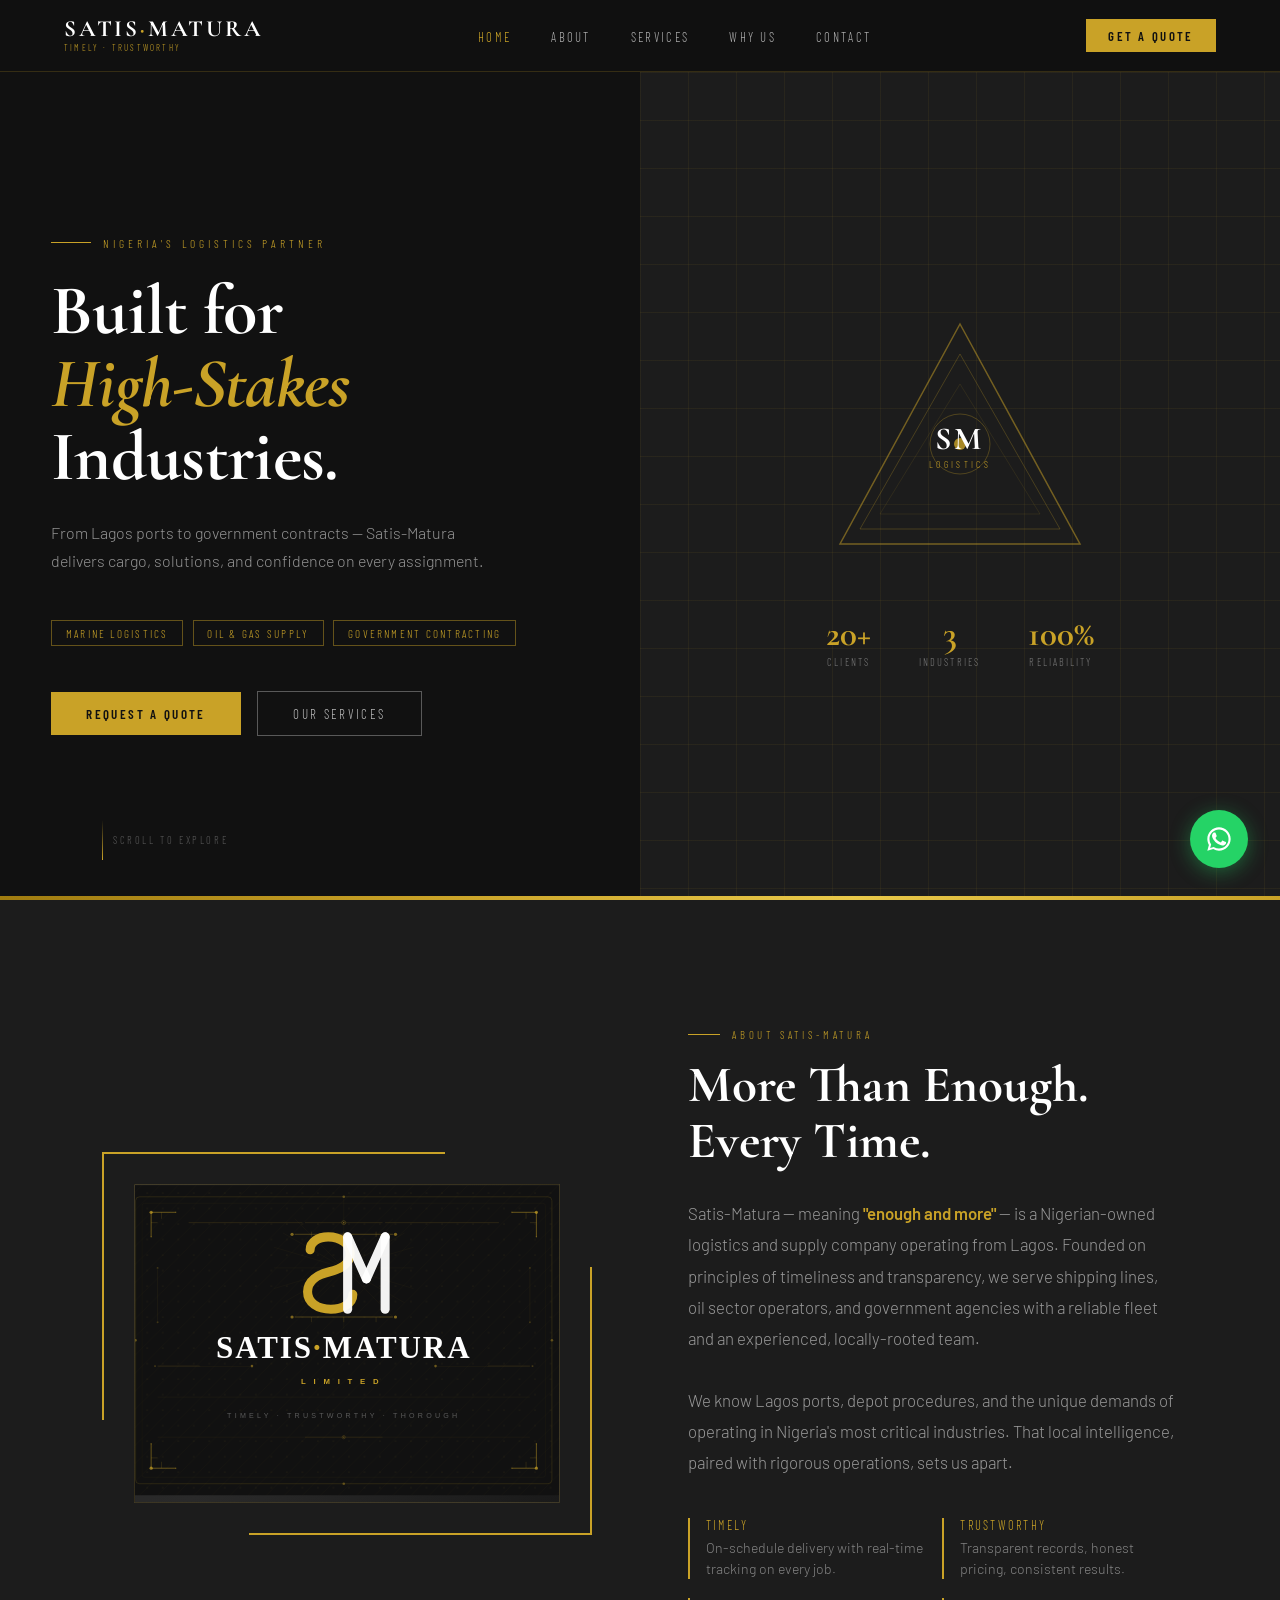
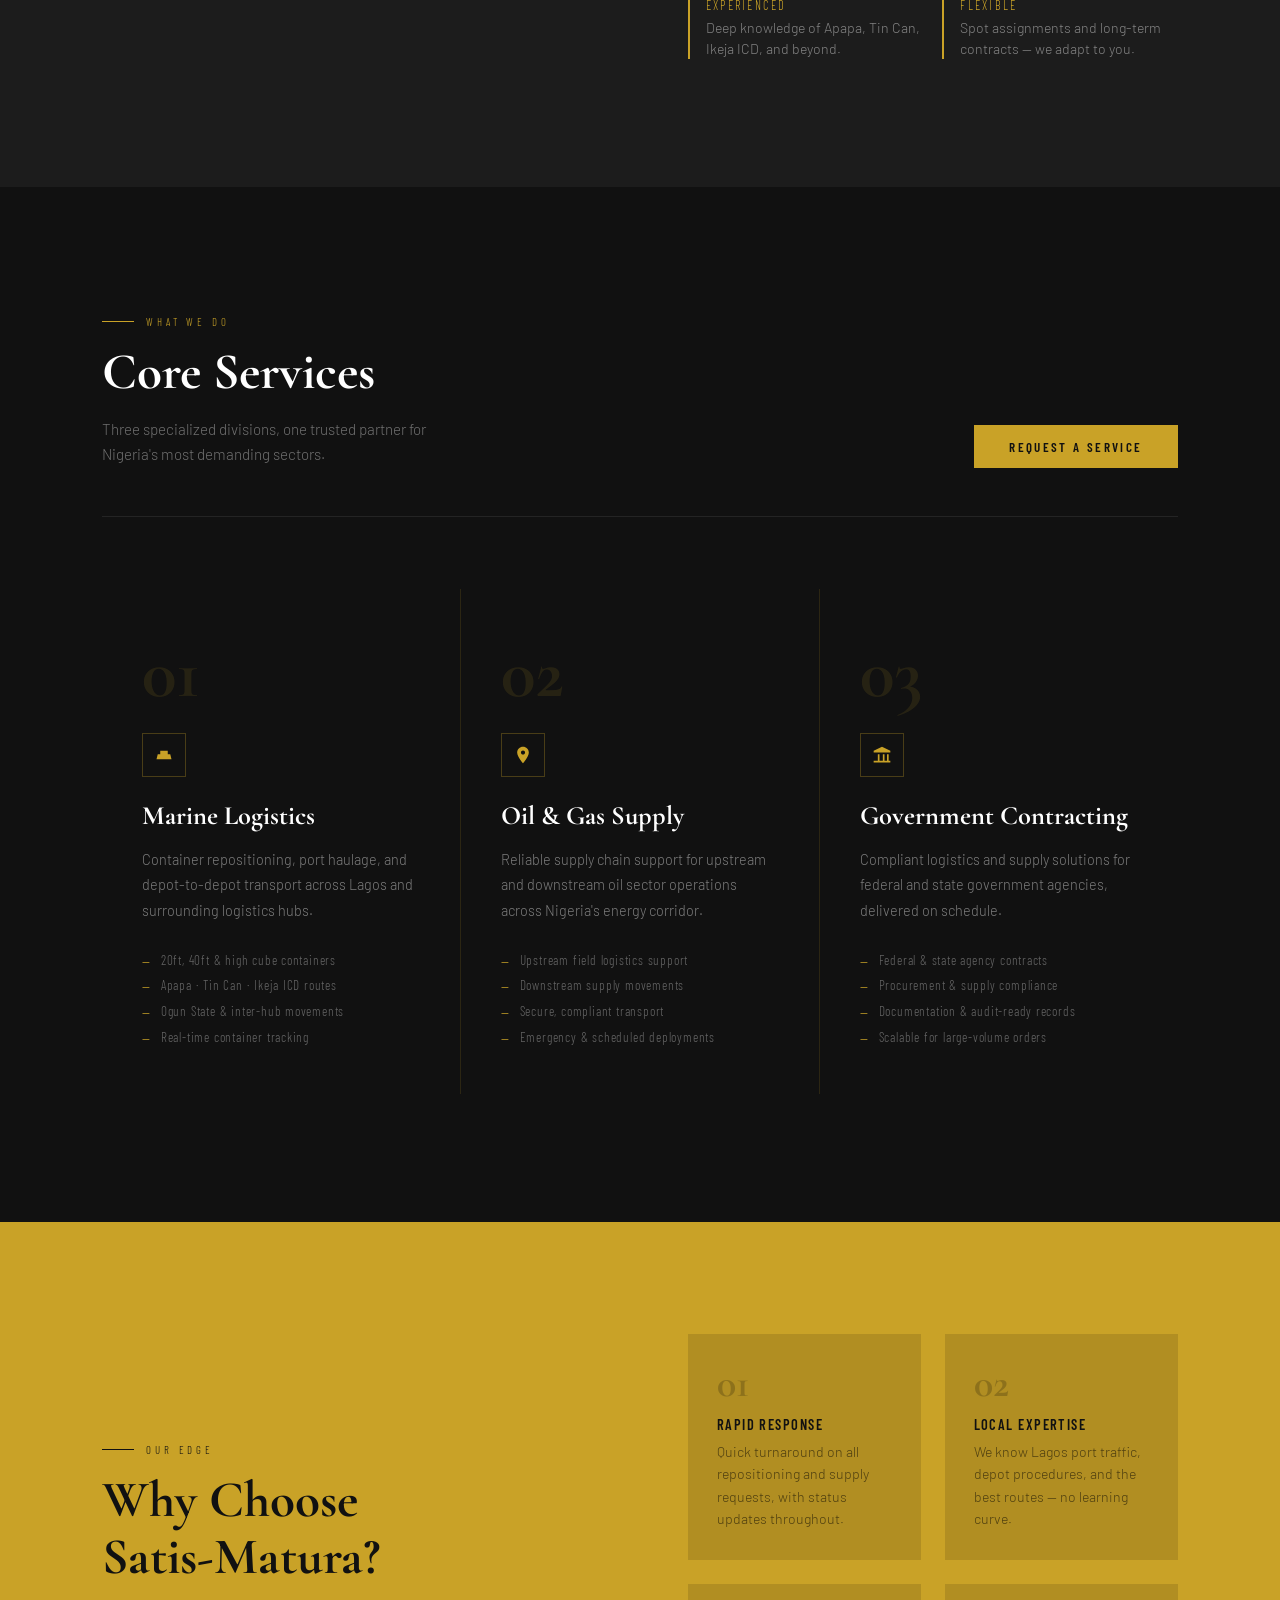
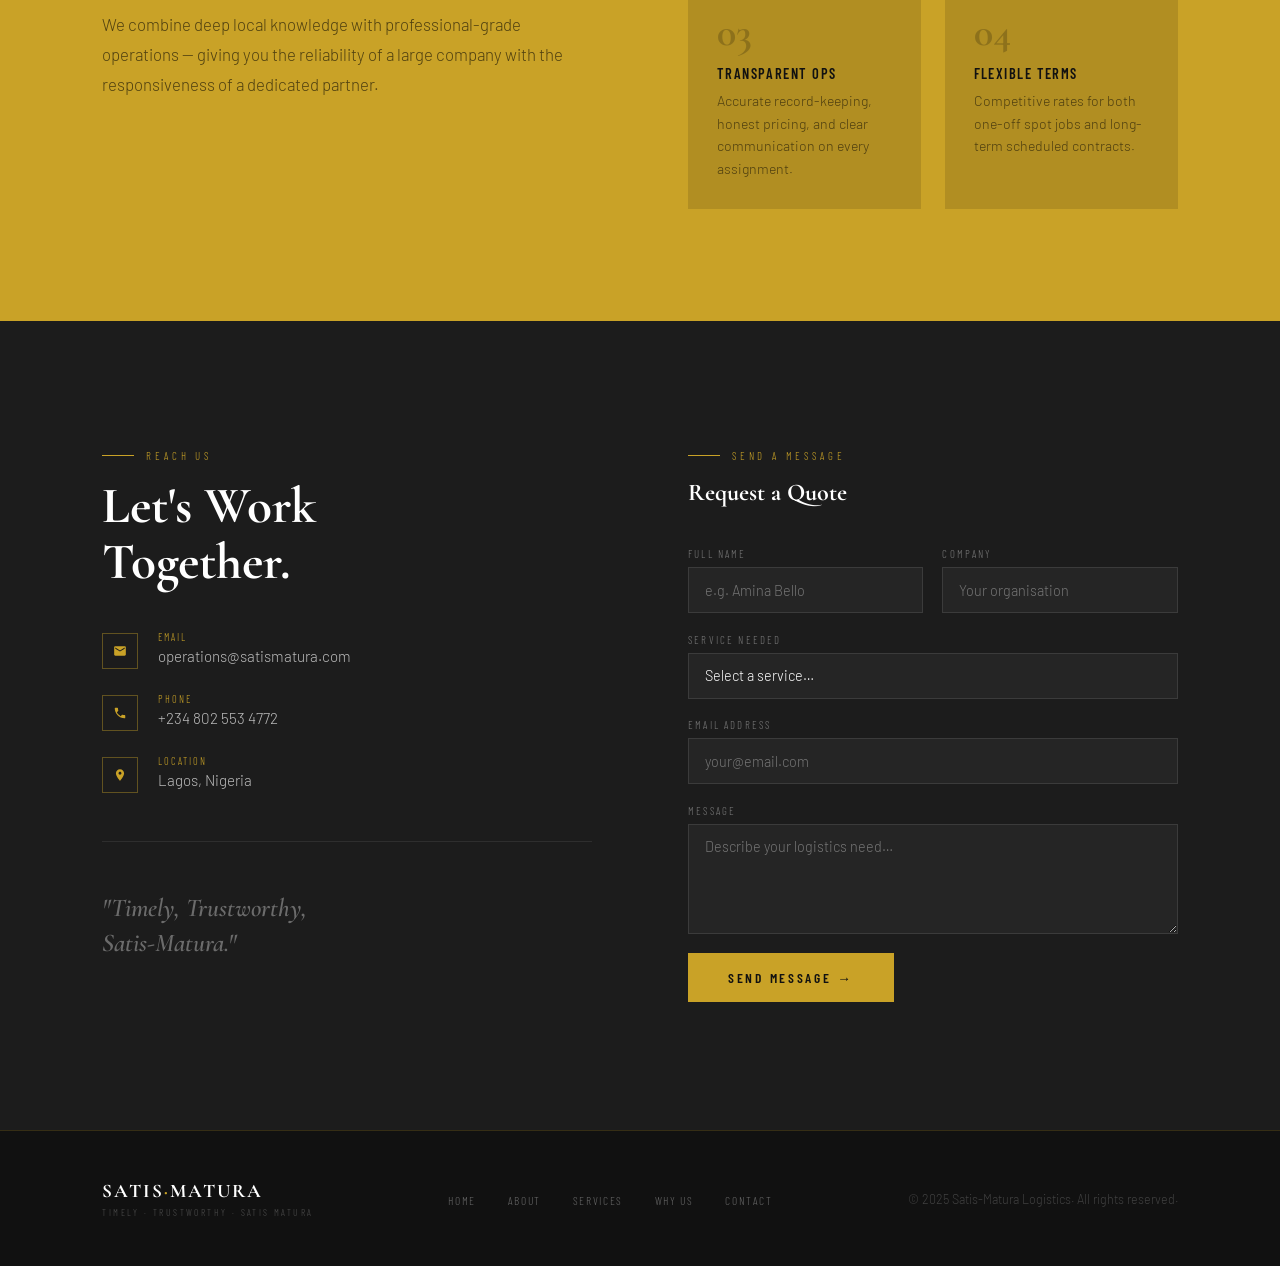
==== commit 1930f6c9: "Update email address in contact section" ====
--- a/index.html
+++ b/index.html
@@ -3,7 +3,7 @@
   <head>
     <meta charset="UTF-8" />
     <meta name="viewport" content="width=device-width, initial-scale=1.0" />
-    <title>Satis-Matura Logistics</title>
+    <title>Satis-Matura Limited | Marine Logistics, Oil & Gas Supply & Government Contracting in Nigeria</title> <meta name="description" content="Satis-Matura Limited is a Lagos-based logistics partner delivering marine logistics, oil & gas supply, and government contracting across Nigeria. Timely, trustworthy, and built for high-stakes industries."> 
     <link rel="preconnect" href="https://fonts.googleapis.com" />
     <link rel="preconnect" href="https://fonts.gstatic.com" crossorigin />
     <link
@@ -329,7 +329,7 @@
             </div>
             <div>
               <div class="contact-item-label">Email</div>
-              <div class="contact-item-val">Satismatura@gmail.com</div>
+              <div class="contact-item-val">operations@satismatura.com</div>
             </div>
           </div>
           <div class="contact-item">
